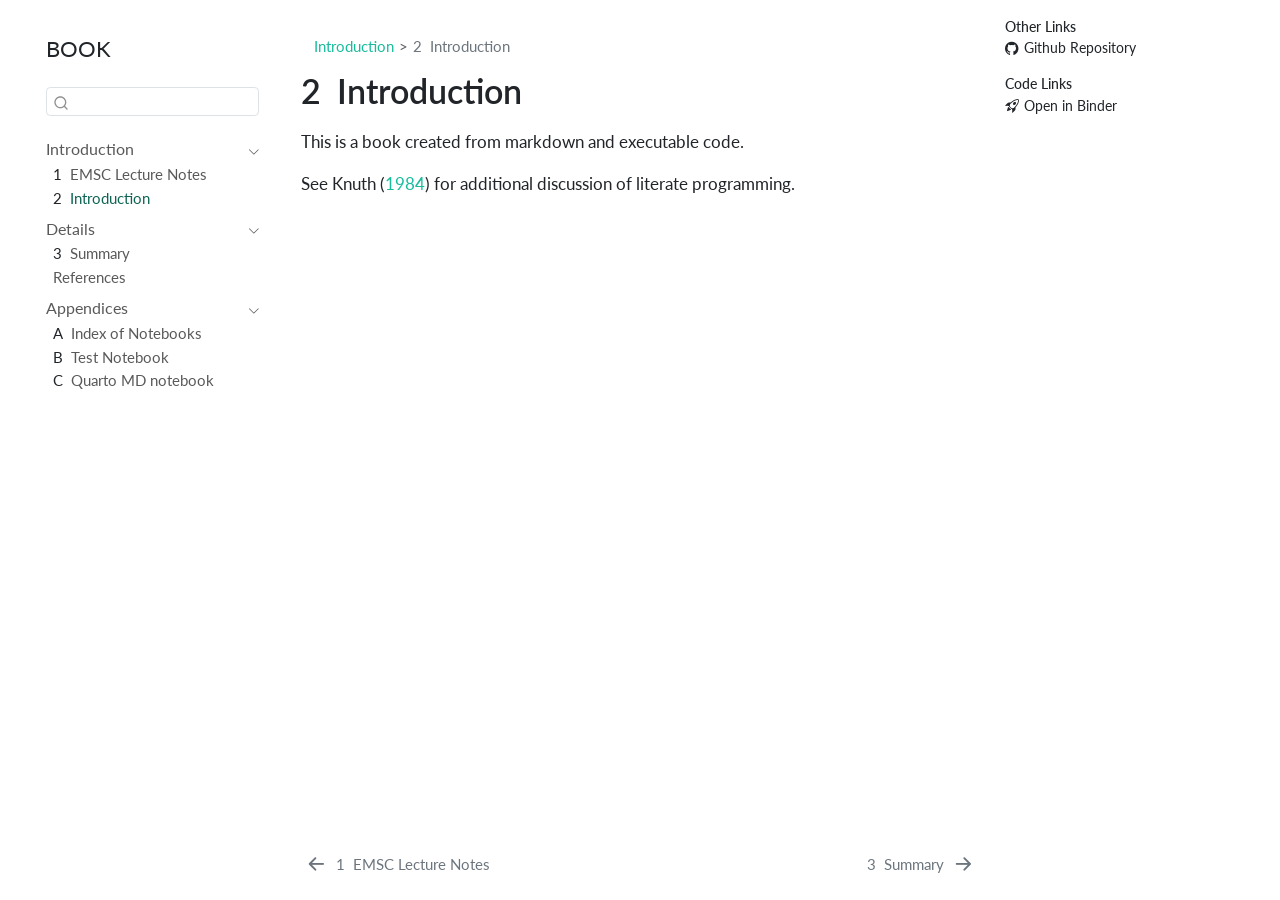
==== book/intro.html @ 29732883 "deploy: 3db30a3cc10498447bcc3a6d05807fffe8926819" ====
<!DOCTYPE html>
<html xmlns="http://www.w3.org/1999/xhtml" lang="en" xml:lang="en"><head>

<meta charset="utf-8">
<meta name="generator" content="quarto-1.4.550">

<meta name="viewport" content="width=device-width, initial-scale=1.0, user-scalable=yes">


<title>BOOK - 2&nbsp; Introduction</title>
<style>
code{white-space: pre-wrap;}
span.smallcaps{font-variant: small-caps;}
div.columns{display: flex; gap: min(4vw, 1.5em);}
div.column{flex: auto; overflow-x: auto;}
div.hanging-indent{margin-left: 1.5em; text-indent: -1.5em;}
ul.task-list{list-style: none;}
ul.task-list li input[type="checkbox"] {
  width: 0.8em;
  margin: 0 0.8em 0.2em -1em; /* quarto-specific, see https://github.com/quarto-dev/quarto-cli/issues/4556 */ 
  vertical-align: middle;
}
/* CSS for citations */
div.csl-bib-body { }
div.csl-entry {
  clear: both;
  margin-bottom: 0em;
}
.hanging-indent div.csl-entry {
  margin-left:2em;
  text-indent:-2em;
}
div.csl-left-margin {
  min-width:2em;
  float:left;
}
div.csl-right-inline {
  margin-left:2em;
  padding-left:1em;
}
div.csl-indent {
  margin-left: 2em;
}</style>


<script src="site_libs/quarto-nav/quarto-nav.js"></script>
<script src="site_libs/quarto-nav/headroom.min.js"></script>
<script src="site_libs/clipboard/clipboard.min.js"></script>
<script src="site_libs/quarto-search/autocomplete.umd.js"></script>
<script src="site_libs/quarto-search/fuse.min.js"></script>
<script src="site_libs/quarto-search/quarto-search.js"></script>
<meta name="quarto:offset" content="./">
<link href="./summary.html" rel="next">
<link href="./index.html" rel="prev">
<script src="site_libs/quarto-html/quarto.js"></script>
<script src="site_libs/quarto-html/popper.min.js"></script>
<script src="site_libs/quarto-html/tippy.umd.min.js"></script>
<script src="site_libs/quarto-html/anchor.min.js"></script>
<link href="site_libs/quarto-html/tippy.css" rel="stylesheet">
<link href="site_libs/quarto-html/quarto-syntax-highlighting.css" rel="stylesheet" id="quarto-text-highlighting-styles">
<script src="site_libs/bootstrap/bootstrap.min.js"></script>
<link href="site_libs/bootstrap/bootstrap-icons.css" rel="stylesheet">
<link href="site_libs/bootstrap/bootstrap.min.css" rel="stylesheet" id="quarto-bootstrap" data-mode="light">
<script id="quarto-search-options" type="application/json">{
  "location": "sidebar",
  "copy-button": false,
  "collapse-after": 3,
  "panel-placement": "start",
  "type": "textbox",
  "limit": 50,
  "keyboard-shortcut": [
    "f",
    "/",
    "s"
  ],
  "show-item-context": false,
  "language": {
    "search-no-results-text": "No results",
    "search-matching-documents-text": "matching documents",
    "search-copy-link-title": "Copy link to search",
    "search-hide-matches-text": "Hide additional matches",
    "search-more-match-text": "more match in this document",
    "search-more-matches-text": "more matches in this document",
    "search-clear-button-title": "Clear",
    "search-text-placeholder": "",
    "search-detached-cancel-button-title": "Cancel",
    "search-submit-button-title": "Submit",
    "search-label": "Search"
  }
}</script>


</head>

<body class="nav-sidebar floating">

<div id="quarto-search-results"></div>
  <header id="quarto-header" class="headroom fixed-top">
  <nav class="quarto-secondary-nav">
    <div class="container-fluid d-flex">
      <button type="button" class="quarto-btn-toggle btn" data-bs-toggle="collapse" data-bs-target=".quarto-sidebar-collapse-item" aria-controls="quarto-sidebar" aria-expanded="false" aria-label="Toggle sidebar navigation" onclick="if (window.quartoToggleHeadroom) { window.quartoToggleHeadroom(); }">
        <i class="bi bi-layout-text-sidebar-reverse"></i>
      </button>
        <nav class="quarto-page-breadcrumbs" aria-label="breadcrumb"><ol class="breadcrumb"><li class="breadcrumb-item"><a href="./index.html">Introduction</a></li><li class="breadcrumb-item"><a href="./intro.html"><span class="chapter-number">2</span>&nbsp; <span class="chapter-title">Introduction</span></a></li></ol></nav>
        <a class="flex-grow-1" role="button" data-bs-toggle="collapse" data-bs-target=".quarto-sidebar-collapse-item" aria-controls="quarto-sidebar" aria-expanded="false" aria-label="Toggle sidebar navigation" onclick="if (window.quartoToggleHeadroom) { window.quartoToggleHeadroom(); }">      
        </a>
      <button type="button" class="btn quarto-search-button" aria-label="" onclick="window.quartoOpenSearch();">
        <i class="bi bi-search"></i>
      </button>
    </div>
  </nav>
</header>
<!-- content -->
<div id="quarto-content" class="quarto-container page-columns page-rows-contents page-layout-article">
<!-- sidebar -->
  <nav id="quarto-sidebar" class="sidebar collapse collapse-horizontal quarto-sidebar-collapse-item sidebar-navigation floating overflow-auto">
    <div class="pt-lg-2 mt-2 text-left sidebar-header">
    <div class="sidebar-title mb-0 py-0">
      <a href="./">BOOK</a> 
    </div>
      </div>
        <div class="mt-2 flex-shrink-0 align-items-center">
        <div class="sidebar-search">
        <div id="quarto-search" class="" title="Search"></div>
        </div>
        </div>
    <div class="sidebar-menu-container"> 
    <ul class="list-unstyled mt-1">
        <li class="sidebar-item sidebar-item-section">
      <div class="sidebar-item-container"> 
            <a class="sidebar-item-text sidebar-link text-start" data-bs-toggle="collapse" data-bs-target="#quarto-sidebar-section-1" aria-expanded="true">
 <span class="menu-text">Introduction</span></a>
          <a class="sidebar-item-toggle text-start" data-bs-toggle="collapse" data-bs-target="#quarto-sidebar-section-1" aria-expanded="true" aria-label="Toggle section">
            <i class="bi bi-chevron-right ms-2"></i>
          </a> 
      </div>
      <ul id="quarto-sidebar-section-1" class="collapse list-unstyled sidebar-section depth1 show">  
          <li class="sidebar-item">
  <div class="sidebar-item-container"> 
  <a href="./index.html" class="sidebar-item-text sidebar-link">
 <span class="menu-text"><span class="chapter-number">1</span>&nbsp; <span class="chapter-title">EMSC Lecture Notes</span></span></a>
  </div>
</li>
          <li class="sidebar-item">
  <div class="sidebar-item-container"> 
  <a href="./intro.html" class="sidebar-item-text sidebar-link active">
 <span class="menu-text"><span class="chapter-number">2</span>&nbsp; <span class="chapter-title">Introduction</span></span></a>
  </div>
</li>
      </ul>
  </li>
        <li class="sidebar-item sidebar-item-section">
      <div class="sidebar-item-container"> 
            <a class="sidebar-item-text sidebar-link text-start" data-bs-toggle="collapse" data-bs-target="#quarto-sidebar-section-2" aria-expanded="true">
 <span class="menu-text">Details</span></a>
          <a class="sidebar-item-toggle text-start" data-bs-toggle="collapse" data-bs-target="#quarto-sidebar-section-2" aria-expanded="true" aria-label="Toggle section">
            <i class="bi bi-chevron-right ms-2"></i>
          </a> 
      </div>
      <ul id="quarto-sidebar-section-2" class="collapse list-unstyled sidebar-section depth1 show">  
          <li class="sidebar-item">
  <div class="sidebar-item-container"> 
  <a href="./summary.html" class="sidebar-item-text sidebar-link">
 <span class="menu-text"><span class="chapter-number">3</span>&nbsp; <span class="chapter-title">Summary</span></span></a>
  </div>
</li>
          <li class="sidebar-item">
  <div class="sidebar-item-container"> 
  <a href="./references.html" class="sidebar-item-text sidebar-link">
 <span class="menu-text">References</span></a>
  </div>
</li>
      </ul>
  </li>
        <li class="sidebar-item sidebar-item-section">
      <div class="sidebar-item-container"> 
            <a class="sidebar-item-text sidebar-link text-start" data-bs-toggle="collapse" data-bs-target="#quarto-sidebar-section-3" aria-expanded="true">
 <span class="menu-text">Appendices</span></a>
          <a class="sidebar-item-toggle text-start" data-bs-toggle="collapse" data-bs-target="#quarto-sidebar-section-3" aria-expanded="true" aria-label="Toggle section">
            <i class="bi bi-chevron-right ms-2"></i>
          </a> 
      </div>
      <ul id="quarto-sidebar-section-3" class="collapse list-unstyled sidebar-section depth1 show">  
          <li class="sidebar-item">
  <div class="sidebar-item-container"> 
  <a href="./Notebooks/BinderLandingPage.html" class="sidebar-item-text sidebar-link">
 <span class="menu-text"><span class="chapter-number">A</span>&nbsp; <span class="chapter-title">Index of Notebooks</span></span></a>
  </div>
</li>
          <li class="sidebar-item">
  <div class="sidebar-item-container"> 
  <a href="./Notebooks/TestNB1.html" class="sidebar-item-text sidebar-link">
 <span class="menu-text"><span class="chapter-number">B</span>&nbsp; <span class="chapter-title">Test Notebook</span></span></a>
  </div>
</li>
          <li class="sidebar-item">
  <div class="sidebar-item-container"> 
  <a href="./Notebooks/TestQMD_NB1.html" class="sidebar-item-text sidebar-link">
 <span class="menu-text"><span class="chapter-number">C</span>&nbsp; <span class="chapter-title">Quarto MD notebook</span></span></a>
  </div>
</li>
      </ul>
  </li>
    </ul>
    </div>
</nav>
<div id="quarto-sidebar-glass" class="quarto-sidebar-collapse-item" data-bs-toggle="collapse" data-bs-target=".quarto-sidebar-collapse-item"></div>
<!-- margin-sidebar -->
    <div id="quarto-margin-sidebar" class="sidebar margin-sidebar">
        
    <div class="quarto-other-links"><h2>Other Links</h2><ul><li><a href="https://github.com/ANU-RSES-Education/EMSC-QuartoBook"><i class="bi bi-github"></i>Github Repository</a></li></ul></div><div class="quarto-code-links"><h2>Code Links</h2><ul><li><a href="https://mybinder.org/v2/gh/ANU-RSES-Education/EMSC-QuartoBook/HEAD?labpath=WebBook/Notebooks%2FBinderLandingPage.qmd"><i class="bi bi-rocket-takeoff"></i>Open in Binder</a></li></ul></div></div>
<!-- main -->
<main class="content" id="quarto-document-content">

<header id="title-block-header" class="quarto-title-block default"><nav class="quarto-page-breadcrumbs quarto-title-breadcrumbs d-none d-lg-block" aria-label="breadcrumb"><ol class="breadcrumb"><li class="breadcrumb-item"><a href="./index.html">Introduction</a></li><li class="breadcrumb-item"><a href="./intro.html"><span class="chapter-number">2</span>&nbsp; <span class="chapter-title">Introduction</span></a></li></ol></nav>
<div class="quarto-title">
<h1 class="title"><span class="chapter-number">2</span>&nbsp; <span class="chapter-title">Introduction</span></h1>
</div>



<div class="quarto-title-meta">

    
  
    
  </div>
  


</header>


<p>This is a book created from markdown and executable code.</p>
<p>See <span class="citation" data-cites="knuth84">Knuth (<a href="references.html#ref-knuth84" role="doc-biblioref">1984</a>)</span> for additional discussion of literate programming.</p>


<div id="refs" class="references csl-bib-body hanging-indent" data-entry-spacing="0" role="list" style="display: none">
<div id="ref-knuth84" class="csl-entry" role="listitem">
Knuth, Donald E. 1984. <span>“Literate Programming.”</span> <em>Comput. J.</em> 27 (2): 97–111. <a href="https://doi.org/10.1093/comjnl/27.2.97">https://doi.org/10.1093/comjnl/27.2.97</a>.
</div>
</div>

</main> <!-- /main -->
<script id="quarto-html-after-body" type="application/javascript">
window.document.addEventListener("DOMContentLoaded", function (event) {
  const toggleBodyColorMode = (bsSheetEl) => {
    const mode = bsSheetEl.getAttribute("data-mode");
    const bodyEl = window.document.querySelector("body");
    if (mode === "dark") {
      bodyEl.classList.add("quarto-dark");
      bodyEl.classList.remove("quarto-light");
    } else {
      bodyEl.classList.add("quarto-light");
      bodyEl.classList.remove("quarto-dark");
    }
  }
  const toggleBodyColorPrimary = () => {
    const bsSheetEl = window.document.querySelector("link#quarto-bootstrap");
    if (bsSheetEl) {
      toggleBodyColorMode(bsSheetEl);
    }
  }
  toggleBodyColorPrimary();  
  const icon = "";
  const anchorJS = new window.AnchorJS();
  anchorJS.options = {
    placement: 'right',
    icon: icon
  };
  anchorJS.add('.anchored');
  const isCodeAnnotation = (el) => {
    for (const clz of el.classList) {
      if (clz.startsWith('code-annotation-')) {                     
        return true;
      }
    }
    return false;
  }
  const clipboard = new window.ClipboardJS('.code-copy-button', {
    text: function(trigger) {
      const codeEl = trigger.previousElementSibling.cloneNode(true);
      for (const childEl of codeEl.children) {
        if (isCodeAnnotation(childEl)) {
          childEl.remove();
        }
      }
      return codeEl.innerText;
    }
  });
  clipboard.on('success', function(e) {
    // button target
    const button = e.trigger;
    // don't keep focus
    button.blur();
    // flash "checked"
    button.classList.add('code-copy-button-checked');
    var currentTitle = button.getAttribute("title");
    button.setAttribute("title", "Copied!");
    let tooltip;
    if (window.bootstrap) {
      button.setAttribute("data-bs-toggle", "tooltip");
      button.setAttribute("data-bs-placement", "left");
      button.setAttribute("data-bs-title", "Copied!");
      tooltip = new bootstrap.Tooltip(button, 
        { trigger: "manual", 
          customClass: "code-copy-button-tooltip",
          offset: [0, -8]});
      tooltip.show();    
    }
    setTimeout(function() {
      if (tooltip) {
        tooltip.hide();
        button.removeAttribute("data-bs-title");
        button.removeAttribute("data-bs-toggle");
        button.removeAttribute("data-bs-placement");
      }
      button.setAttribute("title", currentTitle);
      button.classList.remove('code-copy-button-checked');
    }, 1000);
    // clear code selection
    e.clearSelection();
  });
  function tippyHover(el, contentFn, onTriggerFn, onUntriggerFn) {
    const config = {
      allowHTML: true,
      maxWidth: 500,
      delay: 100,
      arrow: false,
      appendTo: function(el) {
          return el.parentElement;
      },
      interactive: true,
      interactiveBorder: 10,
      theme: 'quarto',
      placement: 'bottom-start',
    };
    if (contentFn) {
      config.content = contentFn;
    }
    if (onTriggerFn) {
      config.onTrigger = onTriggerFn;
    }
    if (onUntriggerFn) {
      config.onUntrigger = onUntriggerFn;
    }
    window.tippy(el, config); 
  }
  const noterefs = window.document.querySelectorAll('a[role="doc-noteref"]');
  for (var i=0; i<noterefs.length; i++) {
    const ref = noterefs[i];
    tippyHover(ref, function() {
      // use id or data attribute instead here
      let href = ref.getAttribute('data-footnote-href') || ref.getAttribute('href');
      try { href = new URL(href).hash; } catch {}
      const id = href.replace(/^#\/?/, "");
      const note = window.document.getElementById(id);
      return note.innerHTML;
    });
  }
  const xrefs = window.document.querySelectorAll('a.quarto-xref');
  const processXRef = (id, note) => {
    // Strip column container classes
    const stripColumnClz = (el) => {
      el.classList.remove("page-full", "page-columns");
      if (el.children) {
        for (const child of el.children) {
          stripColumnClz(child);
        }
      }
    }
    stripColumnClz(note)
    if (id === null || id.startsWith('sec-')) {
      // Special case sections, only their first couple elements
      const container = document.createElement("div");
      if (note.children && note.children.length > 2) {
        container.appendChild(note.children[0].cloneNode(true));
        for (let i = 1; i < note.children.length; i++) {
          const child = note.children[i];
          if (child.tagName === "P" && child.innerText === "") {
            continue;
          } else {
            container.appendChild(child.cloneNode(true));
            break;
          }
        }
        if (window.Quarto?.typesetMath) {
          window.Quarto.typesetMath(container);
        }
        return container.innerHTML
      } else {
        if (window.Quarto?.typesetMath) {
          window.Quarto.typesetMath(note);
        }
        return note.innerHTML;
      }
    } else {
      // Remove any anchor links if they are present
      const anchorLink = note.querySelector('a.anchorjs-link');
      if (anchorLink) {
        anchorLink.remove();
      }
      if (window.Quarto?.typesetMath) {
        window.Quarto.typesetMath(note);
      }
      // TODO in 1.5, we should make sure this works without a callout special case
      if (note.classList.contains("callout")) {
        return note.outerHTML;
      } else {
        return note.innerHTML;
      }
    }
  }
  for (var i=0; i<xrefs.length; i++) {
    const xref = xrefs[i];
    tippyHover(xref, undefined, function(instance) {
      instance.disable();
      let url = xref.getAttribute('href');
      let hash = undefined; 
      if (url.startsWith('#')) {
        hash = url;
      } else {
        try { hash = new URL(url).hash; } catch {}
      }
      if (hash) {
        const id = hash.replace(/^#\/?/, "");
        const note = window.document.getElementById(id);
        if (note !== null) {
          try {
            const html = processXRef(id, note.cloneNode(true));
            instance.setContent(html);
          } finally {
            instance.enable();
            instance.show();
          }
        } else {
          // See if we can fetch this
          fetch(url.split('#')[0])
          .then(res => res.text())
          .then(html => {
            const parser = new DOMParser();
            const htmlDoc = parser.parseFromString(html, "text/html");
            const note = htmlDoc.getElementById(id);
            if (note !== null) {
              const html = processXRef(id, note);
              instance.setContent(html);
            } 
          }).finally(() => {
            instance.enable();
            instance.show();
          });
        }
      } else {
        // See if we can fetch a full url (with no hash to target)
        // This is a special case and we should probably do some content thinning / targeting
        fetch(url)
        .then(res => res.text())
        .then(html => {
          const parser = new DOMParser();
          const htmlDoc = parser.parseFromString(html, "text/html");
          const note = htmlDoc.querySelector('main.content');
          if (note !== null) {
            // This should only happen for chapter cross references
            // (since there is no id in the URL)
            // remove the first header
            if (note.children.length > 0 && note.children[0].tagName === "HEADER") {
              note.children[0].remove();
            }
            const html = processXRef(null, note);
            instance.setContent(html);
          } 
        }).finally(() => {
          instance.enable();
          instance.show();
        });
      }
    }, function(instance) {
    });
  }
      let selectedAnnoteEl;
      const selectorForAnnotation = ( cell, annotation) => {
        let cellAttr = 'data-code-cell="' + cell + '"';
        let lineAttr = 'data-code-annotation="' +  annotation + '"';
        const selector = 'span[' + cellAttr + '][' + lineAttr + ']';
        return selector;
      }
      const selectCodeLines = (annoteEl) => {
        const doc = window.document;
        const targetCell = annoteEl.getAttribute("data-target-cell");
        const targetAnnotation = annoteEl.getAttribute("data-target-annotation");
        const annoteSpan = window.document.querySelector(selectorForAnnotation(targetCell, targetAnnotation));
        const lines = annoteSpan.getAttribute("data-code-lines").split(",");
        const lineIds = lines.map((line) => {
          return targetCell + "-" + line;
        })
        let top = null;
        let height = null;
        let parent = null;
        if (lineIds.length > 0) {
            //compute the position of the single el (top and bottom and make a div)
            const el = window.document.getElementById(lineIds[0]);
            top = el.offsetTop;
            height = el.offsetHeight;
            parent = el.parentElement.parentElement;
          if (lineIds.length > 1) {
            const lastEl = window.document.getElementById(lineIds[lineIds.length - 1]);
            const bottom = lastEl.offsetTop + lastEl.offsetHeight;
            height = bottom - top;
          }
          if (top !== null && height !== null && parent !== null) {
            // cook up a div (if necessary) and position it 
            let div = window.document.getElementById("code-annotation-line-highlight");
            if (div === null) {
              div = window.document.createElement("div");
              div.setAttribute("id", "code-annotation-line-highlight");
              div.style.position = 'absolute';
              parent.appendChild(div);
            }
            div.style.top = top - 2 + "px";
            div.style.height = height + 4 + "px";
            div.style.left = 0;
            let gutterDiv = window.document.getElementById("code-annotation-line-highlight-gutter");
            if (gutterDiv === null) {
              gutterDiv = window.document.createElement("div");
              gutterDiv.setAttribute("id", "code-annotation-line-highlight-gutter");
              gutterDiv.style.position = 'absolute';
              const codeCell = window.document.getElementById(targetCell);
              const gutter = codeCell.querySelector('.code-annotation-gutter');
              gutter.appendChild(gutterDiv);
            }
            gutterDiv.style.top = top - 2 + "px";
            gutterDiv.style.height = height + 4 + "px";
          }
          selectedAnnoteEl = annoteEl;
        }
      };
      const unselectCodeLines = () => {
        const elementsIds = ["code-annotation-line-highlight", "code-annotation-line-highlight-gutter"];
        elementsIds.forEach((elId) => {
          const div = window.document.getElementById(elId);
          if (div) {
            div.remove();
          }
        });
        selectedAnnoteEl = undefined;
      };
        // Handle positioning of the toggle
    window.addEventListener(
      "resize",
      throttle(() => {
        elRect = undefined;
        if (selectedAnnoteEl) {
          selectCodeLines(selectedAnnoteEl);
        }
      }, 10)
    );
    function throttle(fn, ms) {
    let throttle = false;
    let timer;
      return (...args) => {
        if(!throttle) { // first call gets through
            fn.apply(this, args);
            throttle = true;
        } else { // all the others get throttled
            if(timer) clearTimeout(timer); // cancel #2
            timer = setTimeout(() => {
              fn.apply(this, args);
              timer = throttle = false;
            }, ms);
        }
      };
    }
      // Attach click handler to the DT
      const annoteDls = window.document.querySelectorAll('dt[data-target-cell]');
      for (const annoteDlNode of annoteDls) {
        annoteDlNode.addEventListener('click', (event) => {
          const clickedEl = event.target;
          if (clickedEl !== selectedAnnoteEl) {
            unselectCodeLines();
            const activeEl = window.document.querySelector('dt[data-target-cell].code-annotation-active');
            if (activeEl) {
              activeEl.classList.remove('code-annotation-active');
            }
            selectCodeLines(clickedEl);
            clickedEl.classList.add('code-annotation-active');
          } else {
            // Unselect the line
            unselectCodeLines();
            clickedEl.classList.remove('code-annotation-active');
          }
        });
      }
  const findCites = (el) => {
    const parentEl = el.parentElement;
    if (parentEl) {
      const cites = parentEl.dataset.cites;
      if (cites) {
        return {
          el,
          cites: cites.split(' ')
        };
      } else {
        return findCites(el.parentElement)
      }
    } else {
      return undefined;
    }
  };
  var bibliorefs = window.document.querySelectorAll('a[role="doc-biblioref"]');
  for (var i=0; i<bibliorefs.length; i++) {
    const ref = bibliorefs[i];
    const citeInfo = findCites(ref);
    if (citeInfo) {
      tippyHover(citeInfo.el, function() {
        var popup = window.document.createElement('div');
        citeInfo.cites.forEach(function(cite) {
          var citeDiv = window.document.createElement('div');
          citeDiv.classList.add('hanging-indent');
          citeDiv.classList.add('csl-entry');
          var biblioDiv = window.document.getElementById('ref-' + cite);
          if (biblioDiv) {
            citeDiv.innerHTML = biblioDiv.innerHTML;
          }
          popup.appendChild(citeDiv);
        });
        return popup.innerHTML;
      });
    }
  }
});
</script>
<nav class="page-navigation">
  <div class="nav-page nav-page-previous">
      <a href="./index.html" class="pagination-link" aria-label="EMSC Lecture Notes">
        <i class="bi bi-arrow-left-short"></i> <span class="nav-page-text"><span class="chapter-number">1</span>&nbsp; <span class="chapter-title">EMSC Lecture Notes</span></span>
      </a>          
  </div>
  <div class="nav-page nav-page-next">
      <a href="./summary.html" class="pagination-link" aria-label="Summary">
        <span class="nav-page-text"><span class="chapter-number">3</span>&nbsp; <span class="chapter-title">Summary</span></span> <i class="bi bi-arrow-right-short"></i>
      </a>
  </div>
</nav>
</div> <!-- /content -->




</body></html>
---- book/site_libs/quarto-html/tippy.css ----
.tippy-box[data-animation=fade][data-state=hidden]{opacity:0}[data-tippy-root]{max-width:calc(100vw - 10px)}.tippy-box{position:relative;background-color:#333;color:#fff;border-radius:4px;font-size:14px;line-height:1.4;white-space:normal;outline:0;transition-property:transform,visibility,opacity}.tippy-box[data-placement^=top]>.tippy-arrow{bottom:0}.tippy-box[data-placement^=top]>.tippy-arrow:before{bottom:-7px;left:0;border-width:8px 8px 0;border-top-color:initial;transform-origin:center top}.tippy-box[data-placement^=bottom]>.tippy-arrow{top:0}.tippy-box[data-placement^=bottom]>.tippy-arrow:before{top:-7px;left:0;border-width:0 8px 8px;border-bottom-color:initial;transform-origin:center bottom}.tippy-box[data-placement^=left]>.tippy-arrow{right:0}.tippy-box[data-placement^=left]>.tippy-arrow:before{border-width:8px 0 8px 8px;border-left-color:initial;right:-7px;transform-origin:center left}.tippy-box[data-placement^=right]>.tippy-arrow{left:0}.tippy-box[data-placement^=right]>.tippy-arrow:before{left:-7px;border-width:8px 8px 8px 0;border-right-color:initial;transform-origin:center right}.tippy-box[data-inertia][data-state=visible]{transition-timing-function:cubic-bezier(.54,1.5,.38,1.11)}.tippy-arrow{width:16px;height:16px;color:#333}.tippy-arrow:before{content:"";position:absolute;border-color:transparent;border-style:solid}.tippy-content{position:relative;padding:5px 9px;z-index:1}
---- book/site_libs/quarto-html/quarto-syntax-highlighting.css ----
/* quarto syntax highlight colors */
:root {
  --quarto-hl-ot-color: #003B4F;
  --quarto-hl-at-color: #657422;
  --quarto-hl-ss-color: #20794D;
  --quarto-hl-an-color: #5E5E5E;
  --quarto-hl-fu-color: #4758AB;
  --quarto-hl-st-color: #20794D;
  --quarto-hl-cf-color: #003B4F;
  --quarto-hl-op-color: #5E5E5E;
  --quarto-hl-er-color: #AD0000;
  --quarto-hl-bn-color: #AD0000;
  --quarto-hl-al-color: #AD0000;
  --quarto-hl-va-color: #111111;
  --quarto-hl-bu-color: inherit;
  --quarto-hl-ex-color: inherit;
  --quarto-hl-pp-color: #AD0000;
  --quarto-hl-in-color: #5E5E5E;
  --quarto-hl-vs-color: #20794D;
  --quarto-hl-wa-color: #5E5E5E;
  --quarto-hl-do-color: #5E5E5E;
  --quarto-hl-im-color: #00769E;
  --quarto-hl-ch-color: #20794D;
  --quarto-hl-dt-color: #AD0000;
  --quarto-hl-fl-color: #AD0000;
  --quarto-hl-co-color: #5E5E5E;
  --quarto-hl-cv-color: #5E5E5E;
  --quarto-hl-cn-color: #8f5902;
  --quarto-hl-sc-color: #5E5E5E;
  --quarto-hl-dv-color: #AD0000;
  --quarto-hl-kw-color: #003B4F;
}

/* other quarto variables */
:root {
  --quarto-font-monospace: SFMono-Regular, Menlo, Monaco, Consolas, "Liberation Mono", "Courier New", monospace;
}

pre > code.sourceCode > span {
  color: #003B4F;
}

code span {
  color: #003B4F;
}

code.sourceCode > span {
  color: #003B4F;
}

div.sourceCode,
div.sourceCode pre.sourceCode {
  color: #003B4F;
}

code span.ot {
  color: #003B4F;
  font-style: inherit;
}

code span.at {
  color: #657422;
  font-style: inherit;
}

code span.ss {
  color: #20794D;
  font-style: inherit;
}

code span.an {
  color: #5E5E5E;
  font-style: inherit;
}

code span.fu {
  color: #4758AB;
  font-style: inherit;
}

code span.st {
  color: #20794D;
  font-style: inherit;
}

code span.cf {
  color: #003B4F;
  font-style: inherit;
}

code span.op {
  color: #5E5E5E;
  font-style: inherit;
}

code span.er {
  color: #AD0000;
  font-style: inherit;
}

code span.bn {
  color: #AD0000;
  font-style: inherit;
}

code span.al {
  color: #AD0000;
  font-style: inherit;
}

code span.va {
  color: #111111;
  font-style: inherit;
}

code span.bu {
  font-style: inherit;
}

code span.ex {
  font-style: inherit;
}

code span.pp {
  color: #AD0000;
  font-style: inherit;
}

code span.in {
  color: #5E5E5E;
  font-style: inherit;
}

code span.vs {
  color: #20794D;
  font-style: inherit;
}

code span.wa {
  color: #5E5E5E;
  font-style: italic;
}

code span.do {
  color: #5E5E5E;
  font-style: italic;
}

code span.im {
  color: #00769E;
  font-style: inherit;
}

code span.ch {
  color: #20794D;
  font-style: inherit;
}

code span.dt {
  color: #AD0000;
  font-style: inherit;
}

code span.fl {
  color: #AD0000;
  font-style: inherit;
}

code span.co {
  color: #5E5E5E;
  font-style: inherit;
}

code span.cv {
  color: #5E5E5E;
  font-style: italic;
}

code span.cn {
  color: #8f5902;
  font-style: inherit;
}

code span.sc {
  color: #5E5E5E;
  font-style: inherit;
}

code span.dv {
  color: #AD0000;
  font-style: inherit;
}

code span.kw {
  color: #003B4F;
  font-style: inherit;
}

.prevent-inlining {
  content: "</";
}

/*# sourceMappingURL=debc5d5d77c3f9108843748ff7464032.css.map */
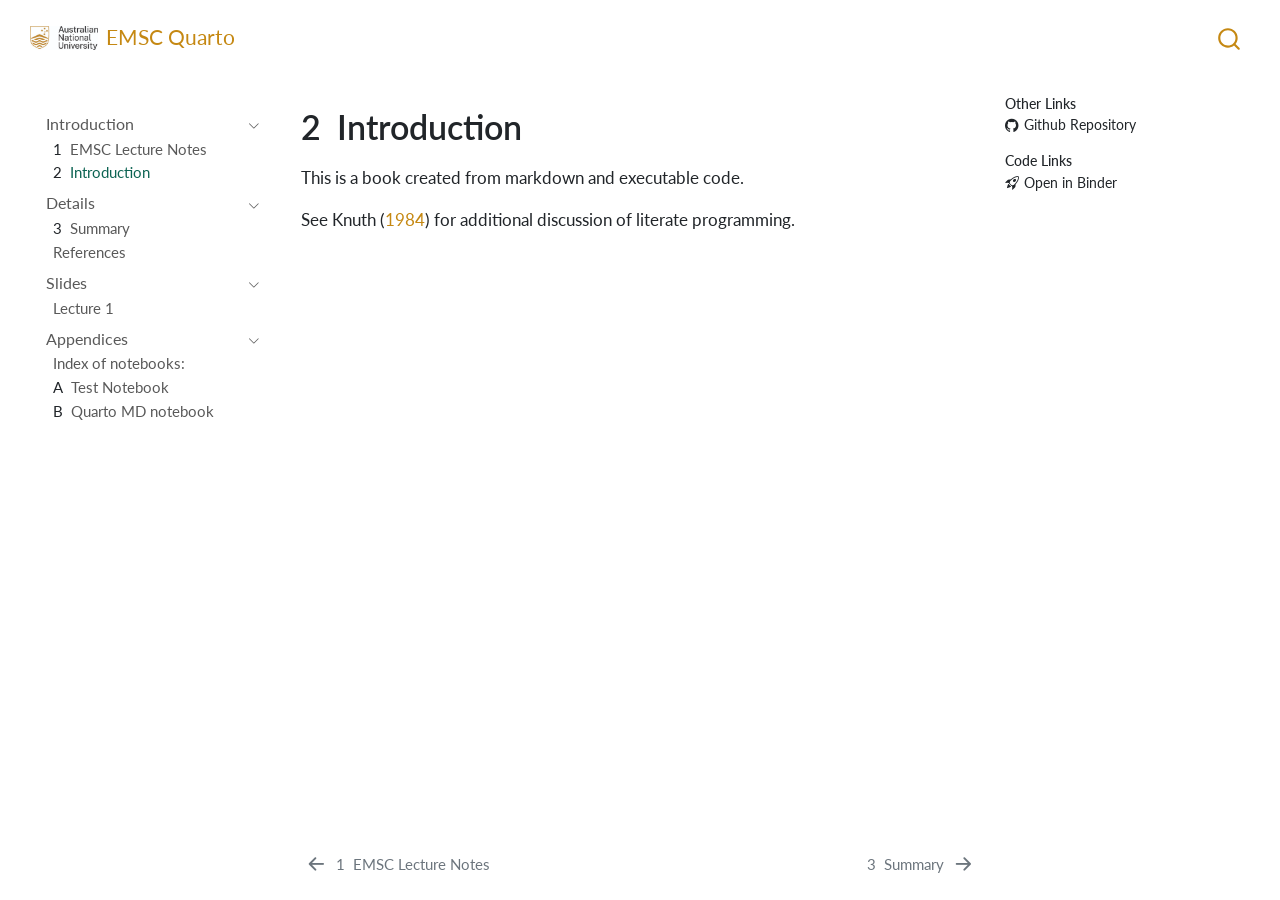
==== commit 0e52ac95: "deploy: 5255b843388fe40790884759c78982ca3b9b2c76" ====
--- a/book/intro.html
+++ b/book/intro.html
@@ -7,7 +7,7 @@
 <meta name="viewport" content="width=device-width, initial-scale=1.0, user-scalable=yes">
 
 
-<title>BOOK - 2&nbsp; Introduction</title>
+<title>EMSC Quarto - 2&nbsp; Introduction</title>
 <style>
 code{white-space: pre-wrap;}
 span.smallcaps{font-variant: small-caps;}
@@ -62,11 +62,11 @@
 <link href="site_libs/bootstrap/bootstrap-icons.css" rel="stylesheet">
 <link href="site_libs/bootstrap/bootstrap.min.css" rel="stylesheet" id="quarto-bootstrap" data-mode="light">
 <script id="quarto-search-options" type="application/json">{
-  "location": "sidebar",
+  "location": "navbar",
   "copy-button": false,
   "collapse-after": 3,
-  "panel-placement": "start",
-  "type": "textbox",
+  "panel-placement": "end",
+  "type": "overlay",
   "limit": 50,
   "keyboard-shortcut": [
     "f",
@@ -92,38 +92,40 @@
 
 </head>
 
-<body class="nav-sidebar floating">
+<body class="nav-sidebar floating nav-fixed">
 
 <div id="quarto-search-results"></div>
   <header id="quarto-header" class="headroom fixed-top">
+    <nav class="navbar navbar-expand-lg " data-bs-theme="dark">
+      <div class="navbar-container container-fluid">
+      <div class="navbar-brand-container mx-auto">
+    <a href="./index.html" class="navbar-brand navbar-brand-logo">
+    <img src="./Images/ANU-logo.jpg" alt="" class="navbar-logo">
+    </a>
+    <a class="navbar-brand" href="./index.html">
+    <span class="navbar-title">EMSC Quarto</span>
+    </a>
+  </div>
+        <div class="quarto-navbar-tools">
+</div>
+          <div id="quarto-search" class="" title="Search"></div>
+      </div> <!-- /container-fluid -->
+    </nav>
   <nav class="quarto-secondary-nav">
     <div class="container-fluid d-flex">
       <button type="button" class="quarto-btn-toggle btn" data-bs-toggle="collapse" data-bs-target=".quarto-sidebar-collapse-item" aria-controls="quarto-sidebar" aria-expanded="false" aria-label="Toggle sidebar navigation" onclick="if (window.quartoToggleHeadroom) { window.quartoToggleHeadroom(); }">
         <i class="bi bi-layout-text-sidebar-reverse"></i>
       </button>
-        <nav class="quarto-page-breadcrumbs" aria-label="breadcrumb"><ol class="breadcrumb"><li class="breadcrumb-item"><a href="./index.html">Introduction</a></li><li class="breadcrumb-item"><a href="./intro.html"><span class="chapter-number">2</span>&nbsp; <span class="chapter-title">Introduction</span></a></li></ol></nav>
-        <a class="flex-grow-1" role="button" data-bs-toggle="collapse" data-bs-target=".quarto-sidebar-collapse-item" aria-controls="quarto-sidebar" aria-expanded="false" aria-label="Toggle sidebar navigation" onclick="if (window.quartoToggleHeadroom) { window.quartoToggleHeadroom(); }">      
-        </a>
-      <button type="button" class="btn quarto-search-button" aria-label="" onclick="window.quartoOpenSearch();">
-        <i class="bi bi-search"></i>
-      </button>
+        <a class="flex-grow-1 no-decor" role="button" data-bs-toggle="collapse" data-bs-target=".quarto-sidebar-collapse-item" aria-controls="quarto-sidebar" aria-expanded="false" aria-label="Toggle sidebar navigation" onclick="if (window.quartoToggleHeadroom) { window.quartoToggleHeadroom(); }">      
+          <h1 class="quarto-secondary-nav-title"><span class="chapter-number">2</span>&nbsp; <span class="chapter-title">Introduction</span></h1>
+        </a>     
     </div>
   </nav>
 </header>
 <!-- content -->
-<div id="quarto-content" class="quarto-container page-columns page-rows-contents page-layout-article">
+<div id="quarto-content" class="quarto-container page-columns page-rows-contents page-layout-article page-navbar">
 <!-- sidebar -->
   <nav id="quarto-sidebar" class="sidebar collapse collapse-horizontal quarto-sidebar-collapse-item sidebar-navigation floating overflow-auto">
-    <div class="pt-lg-2 mt-2 text-left sidebar-header">
-    <div class="sidebar-title mb-0 py-0">
-      <a href="./">BOOK</a> 
-    </div>
-      </div>
-        <div class="mt-2 flex-shrink-0 align-items-center">
-        <div class="sidebar-search">
-        <div id="quarto-search" class="" title="Search"></div>
-        </div>
-        </div>
     <div class="sidebar-menu-container"> 
     <ul class="list-unstyled mt-1">
         <li class="sidebar-item sidebar-item-section">
@@ -175,7 +177,7 @@
         <li class="sidebar-item sidebar-item-section">
       <div class="sidebar-item-container"> 
             <a class="sidebar-item-text sidebar-link text-start" data-bs-toggle="collapse" data-bs-target="#quarto-sidebar-section-3" aria-expanded="true">
- <span class="menu-text">Appendices</span></a>
+ <span class="menu-text">Slides</span></a>
           <a class="sidebar-item-toggle text-start" data-bs-toggle="collapse" data-bs-target="#quarto-sidebar-section-3" aria-expanded="true" aria-label="Toggle section">
             <i class="bi bi-chevron-right ms-2"></i>
           </a> 
@@ -183,20 +185,37 @@
       <ul id="quarto-sidebar-section-3" class="collapse list-unstyled sidebar-section depth1 show">  
           <li class="sidebar-item">
   <div class="sidebar-item-container"> 
+  <a href="./LectureSlides/Lecture1.html" class="sidebar-item-text sidebar-link">
+ <span class="menu-text">Lecture 1</span></a>
+  </div>
+</li>
+      </ul>
+  </li>
+        <li class="sidebar-item sidebar-item-section">
+      <div class="sidebar-item-container"> 
+            <a class="sidebar-item-text sidebar-link text-start" data-bs-toggle="collapse" data-bs-target="#quarto-sidebar-section-4" aria-expanded="true">
+ <span class="menu-text">Appendices</span></a>
+          <a class="sidebar-item-toggle text-start" data-bs-toggle="collapse" data-bs-target="#quarto-sidebar-section-4" aria-expanded="true" aria-label="Toggle section">
+            <i class="bi bi-chevron-right ms-2"></i>
+          </a> 
+      </div>
+      <ul id="quarto-sidebar-section-4" class="collapse list-unstyled sidebar-section depth1 show">  
+          <li class="sidebar-item">
+  <div class="sidebar-item-container"> 
   <a href="./Notebooks/BinderLandingPage.html" class="sidebar-item-text sidebar-link">
- <span class="menu-text"><span class="chapter-number">A</span>&nbsp; <span class="chapter-title">Index of Notebooks</span></span></a>
+ <span class="menu-text">Index of notebooks:</span></a>
   </div>
 </li>
           <li class="sidebar-item">
   <div class="sidebar-item-container"> 
   <a href="./Notebooks/TestNB1.html" class="sidebar-item-text sidebar-link">
- <span class="menu-text"><span class="chapter-number">B</span>&nbsp; <span class="chapter-title">Test Notebook</span></span></a>
+ <span class="menu-text"><span class="chapter-number">A</span>&nbsp; <span class="chapter-title">Test Notebook</span></span></a>
   </div>
 </li>
           <li class="sidebar-item">
   <div class="sidebar-item-container"> 
   <a href="./Notebooks/TestQMD_NB1.html" class="sidebar-item-text sidebar-link">
- <span class="menu-text"><span class="chapter-number">C</span>&nbsp; <span class="chapter-title">Quarto MD notebook</span></span></a>
+ <span class="menu-text"><span class="chapter-number">B</span>&nbsp; <span class="chapter-title">Quarto MD notebook</span></span></a>
   </div>
 </li>
       </ul>
@@ -212,9 +231,9 @@
 <!-- main -->
 <main class="content" id="quarto-document-content">
 
-<header id="title-block-header" class="quarto-title-block default"><nav class="quarto-page-breadcrumbs quarto-title-breadcrumbs d-none d-lg-block" aria-label="breadcrumb"><ol class="breadcrumb"><li class="breadcrumb-item"><a href="./index.html">Introduction</a></li><li class="breadcrumb-item"><a href="./intro.html"><span class="chapter-number">2</span>&nbsp; <span class="chapter-title">Introduction</span></a></li></ol></nav>
+<header id="title-block-header" class="quarto-title-block default">
 <div class="quarto-title">
-<h1 class="title"><span class="chapter-number">2</span>&nbsp; <span class="chapter-title">Introduction</span></h1>
+<h1 class="title d-none d-lg-block"><span class="chapter-number">2</span>&nbsp; <span class="chapter-title">Introduction</span></h1>
 </div>
 
 
